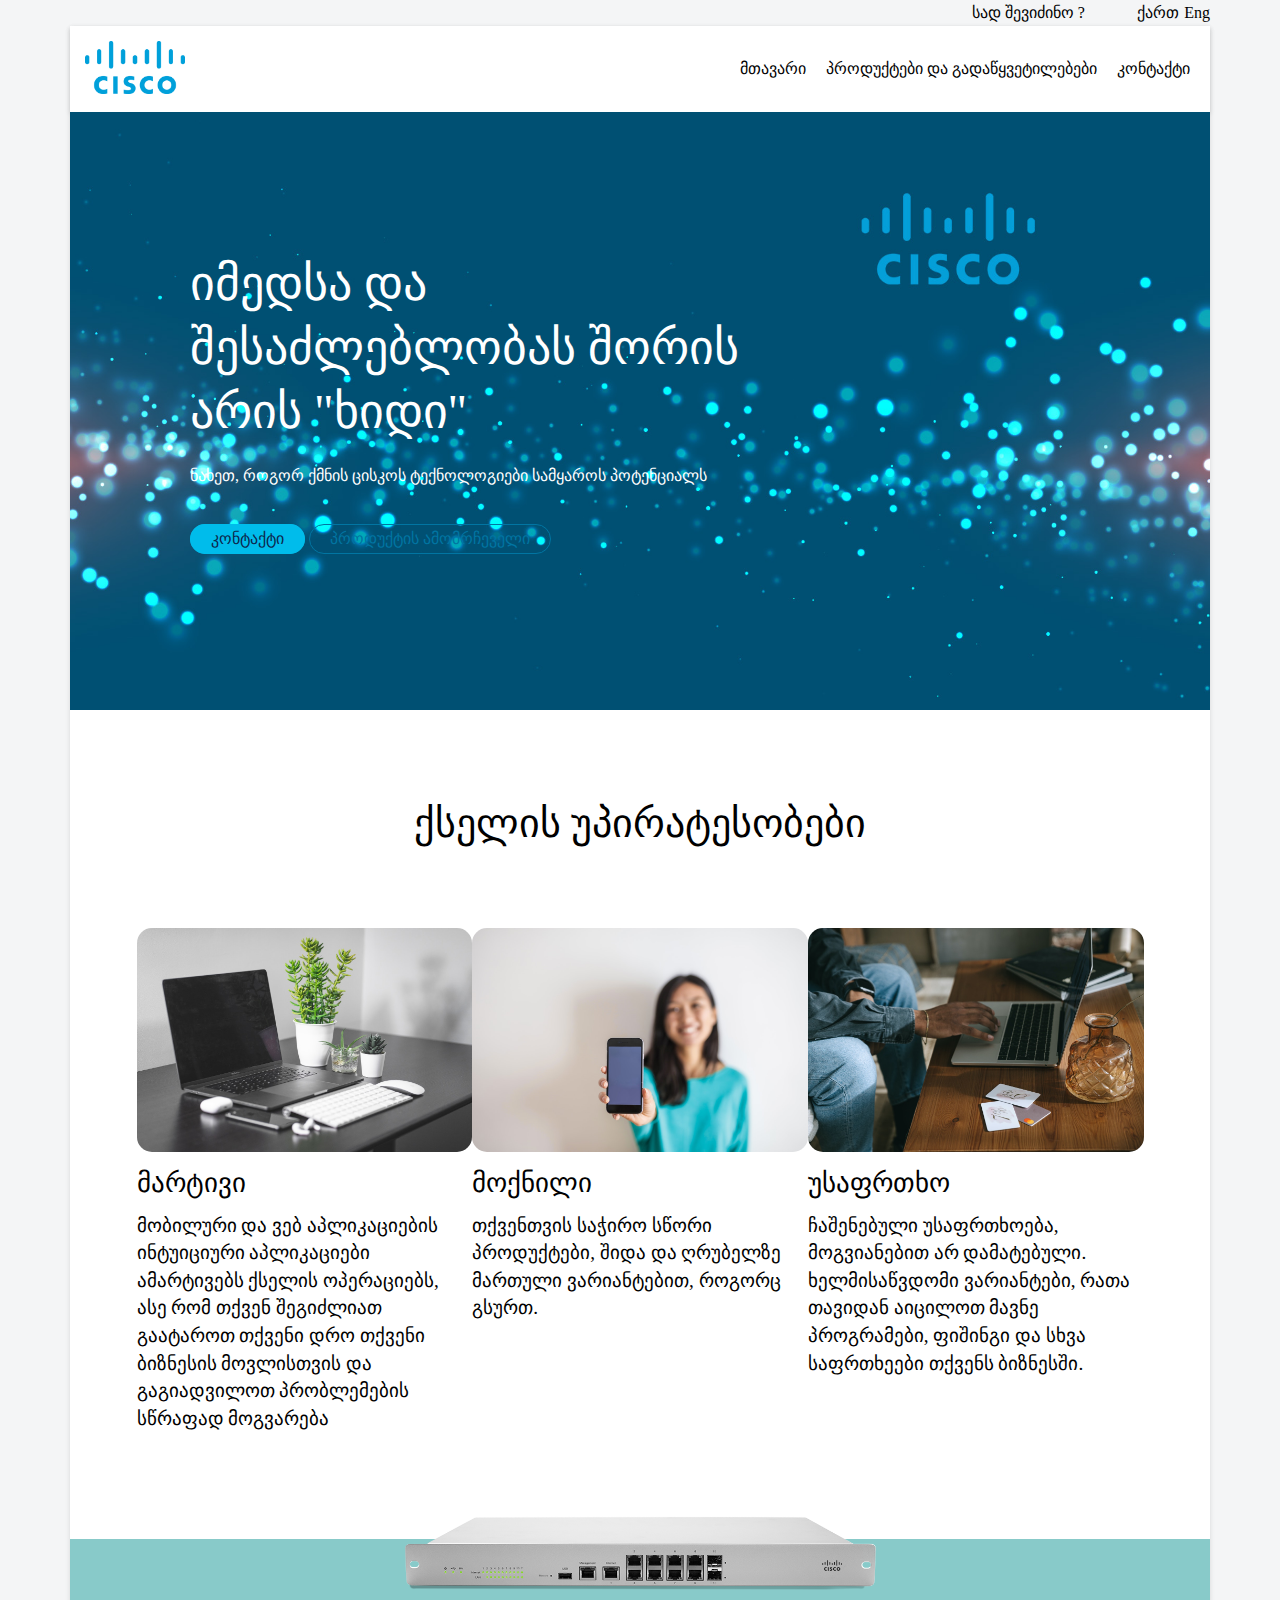
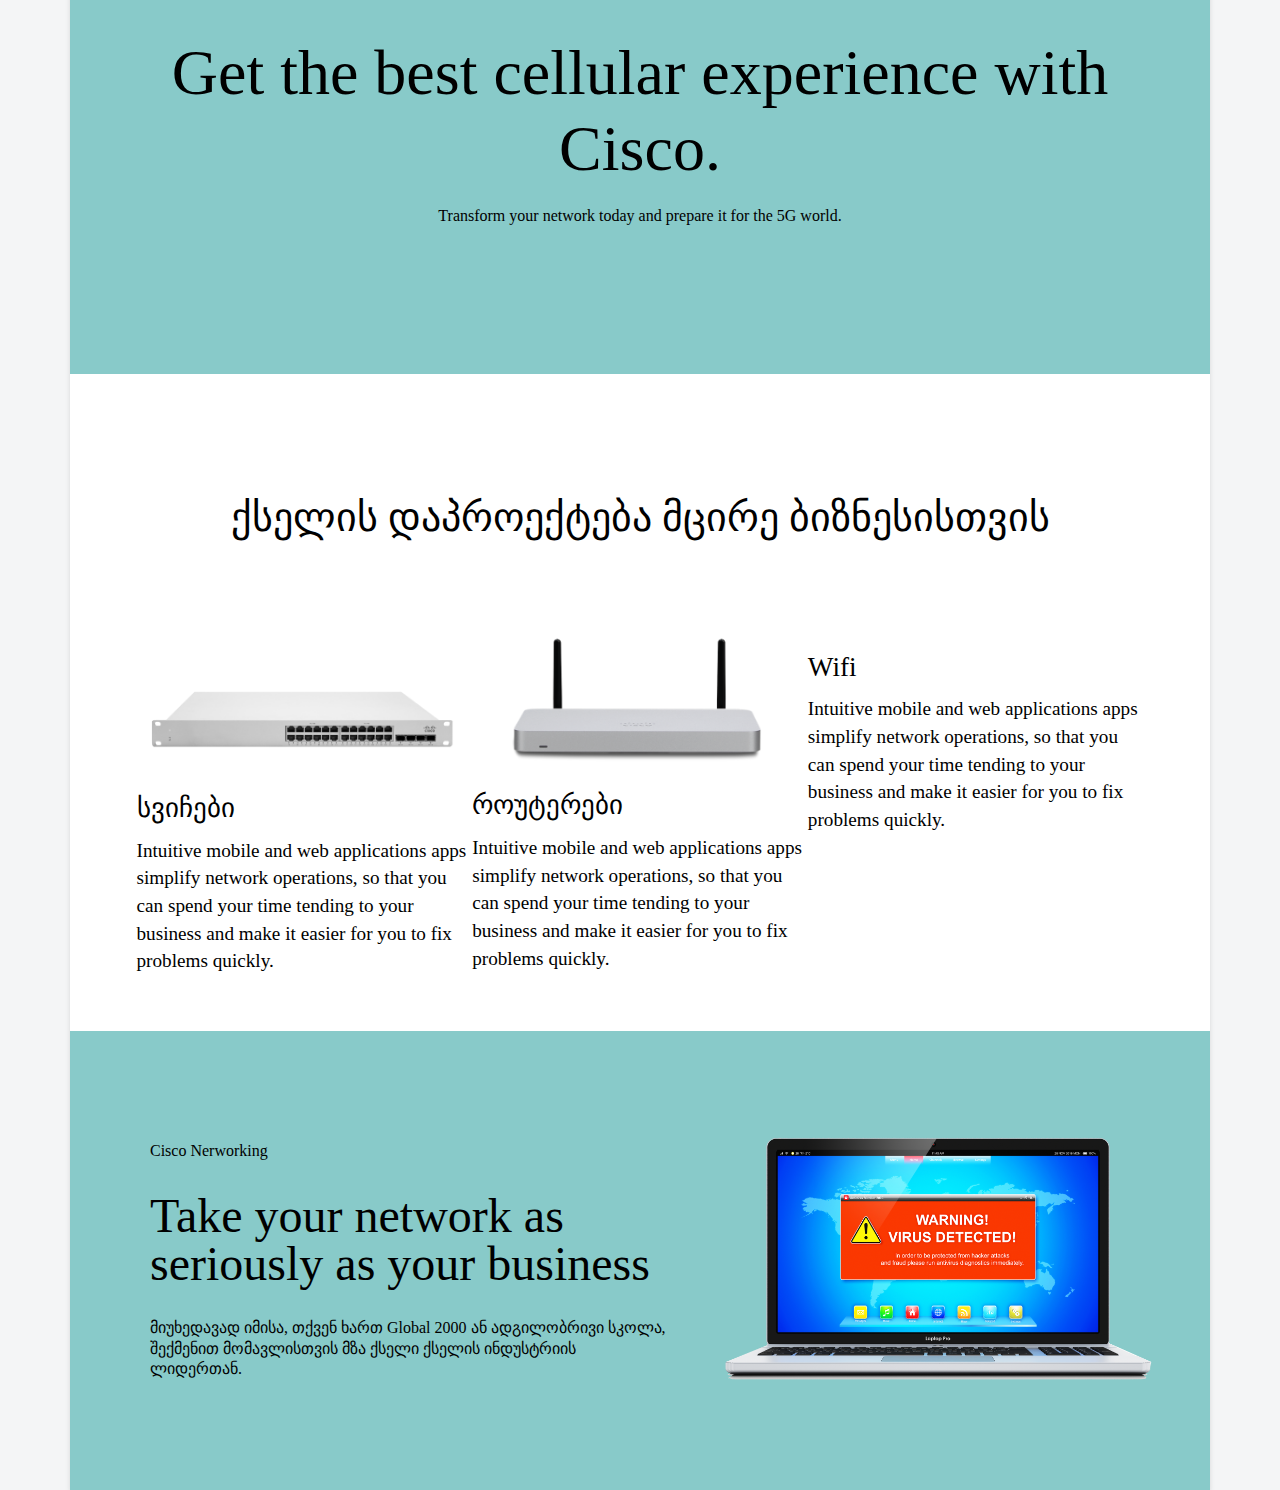
==== index.html @ e32f5c26 "dd" ====
<!DOCTYPE html>
<html lang="GER">
  <head>
    <!-- basic -->
    <meta charset="utf-8">
    <meta http-equiv="X-UA-Compatible" content="IE=edge">
    <meta name="viewport" content="width=device-width, initial-scale=1">
    <!-- mobile metas -->
    <meta name="viewport" content="width=device-width, initial-scale=1">
    <meta name="viewport" content="initial-scale=1, maximum-scale=1">
    <!-- site metas -->

    <title>Cisco Georgia</title>
    <meta name="description" content="Limmat Taxi - Taxiunternehmen und Limousinenservice in Ihrer Region, Dietikon, Urdorf und Schlieren"/>
    <meta name="keywords" content="taxi ,taxi in swizerlad ,zurich taxi, dietikon taxi, taxi in dietikon, taxiservice,taxi service in zurich ,Limmat-taxi Taxi ,company and limousine servicein Dietikon, Limmattal and Zurich,tandem taxi ,promobile,taxifare,tandem taxi , promobile , probilne in zurich,zurich probile, courier service"/>
    <meta name="author" content="Dima Demetrashvili"/>
    <!-- Fontawesome -->
    <script src="https://kit.fontawesome.com/94774dfbc3.js" crossorigin="anonymous"></script>
    <!-- Reset CSS -->
    <link rel="stylesheet" type="text/css" href="css/reset.css">
    <!-- bootstrap css -->
    <!-- style css -->
    <link rel="stylesheet" type="text/css" href="css/style.css">
    <!-- Responsive-->
    <link rel="stylesheet" href="css/responsive.css">
    <!-- fevicon -->
    <link rel="icon" href="img/CARDS/global.png" type="image/gif" />
    <!-- Tweaks for older IEs-->
    <link rel="stylesheet" href="https://netdna.bootstrapcdn.com/font-awesome/4.0.3/css/font-awesome.css">    
        
  </head>
<body>
  <div class="container">
    <div class="language">
      <a class="howtobuy" href="buy.html">სად შევიძინო ?</a>
      <i class="fa-solid fa-globe"></i>
      <a href="">ქართ</a>
      <a href="">Eng</a>
    </div>

  </div>
  <main class="container">
    <!-- Header -->
    <header id="header">
      <div class="logo">
        <a href="index.html"><img src="img/cisco-logo.png" alt="cisco logo"></a>
      </div>
      <nav>
        <ul>
          <li><a href="#">მთავარი</a> </li>
          <li><a href="#">პროდუქტები და გადაწყვეტილებები</a> </li>
          <li><a href="#">კონტაქტი</a> </li>
        </ul>

      </nav>
    </header>
    <!-- HERO -->
    <section id="hero">
      <div class="container hero-bg">
          <div class="hero-text">
            <h1>იმედსა და შესაძლებლობას შორის არის "ხიდი"</h1>
            <h2>ნახეთ, როგორ ქმნის ცისკოს ტექნოლოგიები სამყაროს პოტენციალს</h2>
            <div class="hero-a">
              <a class="first" href="">კონტაქტი</a>
              <a  class="second" href="">პროდუქტის ამომრჩეველი</a>
            </div>
          </div>
      </div>
    </section>
    <section id="benefits">
      <div class="container">
        <h3>ქსელის უპირატესობები</h3>
        <div class="boxs">
          <div class="box">
            <img src="img/benefits/box1.png" alt="">
            <div>
              <h4>მარტივი</h4>
              <p>მობილური და ვებ აპლიკაციების ინტუიციური აპლიკაციები ამარტივებს ქსელის ოპერაციებს, ასე რომ თქვენ შეგიძლიათ გაატაროთ თქვენი დრო თქვენი ბიზნესის მოვლისთვის და გაგიადვილოთ პრობლემების სწრაფად მოგვარება</p>

            </div>
          </div>
          <div class="box">
            <img src="img/benefits/box2.jpg" alt="">
            <div>
              <h4>მოქნილი</h4>
              <p>თქვენთვის საჭირო სწორი პროდუქტები, შიდა და ღრუბელზე მართული ვარიანტებით, როგორც გსურთ.</p>

            </div>
          </div>
          <div class="box">
            <img src="img/benefits/box3.jpg" alt="">
            <div>
              <h4>უსაფრთხო</h4>
              <p>ჩაშენებული უსაფრთხოება, მოგვიანებით არ დამატებული. ხელმისაწვდომი ვარიანტები, რათა თავიდან აიცილოთ მავნე პროგრამები, ფიშინგი და სხვა საფრთხეები თქვენს ბიზნესში.</p>

            </div>
          </div>
        </div>
      </div>

    </section>
    <section id="get">
      <div class="container">
        <div class="get-img">
          <img class="" src="img/MX100.png" alt="">
        </div>
        <div class="text-get">
            <h6>Get the best cellular experience with Cisco.</h6>
            <p>Transform your network today and prepare it for the 5G world.</p>

        </div>
      </div>
    </section>
    <section id="small">
      <div class="container ">
          <h3>ქსელის დაპროექტება მცირე ბიზნესისთვის</h3>
          <div class="boxs">
            <div class="box">
              <img src="img/small/switch.png" alt="">
              <div>
                <h4>სვიჩები</h4>
                <p>Intuitive mobile and web applications apps simplify network operations, so that you can spend your time tending to your business and make it easier for you to fix problems quickly.</p>
    
              </div>
            </div>
            <div class="box">
              <img src="img/small/router.png" alt="">
              <div>
                <h4>როუტერები</h4>
                <p>Intuitive mobile and web applications apps simplify network operations, so that you can spend your time tending to your business and make it easier for you to fix problems quickly.</p>
    
              </div>
            </div>
            <div class="box">
              <img src="img/loops1.png" alt="">
              <div>
                <h4>Wifi</h4>
                <p>Intuitive mobile and web applications apps simplify network operations, so that you can spend your time tending to your business and make it easier for you to fix problems quickly.</p>
    
              </div>
            </div>
          </div>
      </div> 

    </section>
    <section id="bussiness">
      <div class="container bg2">
        <div class="virus">
          <div class="bussiness-text">
            <p>Cisco Nerworking</p>
            <h5>Take your network as seriously as your business</h5>
            <p>მიუხედავად იმისა, თქვენ ხართ Global 2000 ან ადგილობრივი სკოლა, შექმენით მომავლისთვის მზა ქსელი ქსელის ინდუსტრიის ლიდერთან.</p>
          </div>
          <div>
            <img src="img/virus.png" alt="">
          </div>
        </div>

      </div>

    </section>
  
  </main>
</body>
</html>
---- css/style.css ----
/* Defaults */
body {
    background-color: #f4f5f6;
    
}
.container {
    width: 95%;
    margin: 0 auto;
}
h1 {
    color: white;
    font-size: 25px;
    line-height: 30px;
}
h2 {
    font-size: 16px;
    color: white;
    line-height: 30px;
}
h3 {
    font-size: 2.5rem;
    line-height: 1.211;
    color: black;
    background-color: transparent;
    text-align: center;
    margin: 40px 0 80px;
}
h4 {
    font-size: 1.7rem;
    line-height: 1.286;
    margin:0.4em 0;
}
h5 {
    font-size: 3rem;
}
h6 {
    font-size: 4rem;
    line-height: 1.2;
    margin: 40px 0 20px;
}
img{
    width: 100%;
}
/*  */
.language{
  display: flex;
  justify-content: end;
  padding: 5px 0;
}
.language a{
    color: black;
    margin-left: 5px;
}
.howtobuy {
    color: black;
    margin-right: 35px;
    transition: all 2s ease-in;

}
.howtobuy:hover {
    text-decoration: underline;
}
/* Main */
main {
    background: #fff;
    box-shadow: 0 2px 5px 0 rgb(0 0 0 / 12%);
}
/* Header */
#header {
    box-shadow: 0 2px 5px 0 rgb(0 0 0 / 12%);
    text-align: center;
}
.logo img{
    max-width: 80px;
}
/* nav */
nav ul {
    padding: 10px;
}
nav ul li {
    margin:10px;
}
nav a {
    color: black;
}
/* Hero */
.hero-bg {
    background-image: url(../img/hero.jpg);
    background-position: top;
    background-repeat: no-repeat;
    background-size: cover;
    width: 100%;
}
.hero-text {
    width: 80%;
    padding: 20px ;

}
.second,.first {
    padding: 5px 20px 6px;
    border-radius: 100px;
    line-height: 1.37;
    margin-bottom: 0;
    min-width: 140px;
    text-align: center;
}
.second {
    background: transparent;
    border: 1px solid #0175a2;
    color: #0175a2;
}
.first {
    background-color: #00bceb;
    border: 1px solid #00bceb;
    color: #0d274d;
}
.hero-a {
    margin: 20px 0;
}
/* Benefits */
#benefits {
    padding: 50px 40px;
}
.boxs {
    margin-top: 35px;
    display: flex;
    justify-content: space-around;
    align-items: flex-start;
}
.box {
    width: 45ch;
}
.box img {
    border-radius: 15px;
}
.box p {
    font-size: 1.2rem;
    line-height: 1.44;
    margin-bottom: 0.833em;
    font-weight: 300;
}
/* Get  */
#get {
    margin: 40px 0;
    background-color: #88cac9;
    padding: 40px 40px 150px; 
    text-align: center;
}
.get-img {
    max-width: 500px;
    width: 100%;
    margin: 0 auto;
}
.get-img img {
    margin: -150px 0 0;
}
/* Bussines */
.bg2 {

    width: 100%;
    padding:40px ;
    background-color: #88cac9;
}

.bussiness-text p {
    margin: 30px 0;
    line-height: 1.3;
}

/* Product */
#small {
    padding: 40px ;
}
---- css/responsive.css ----
@media (min-width: 576px) { 
    h1 {
        color: white;
        font-size: 35px;
        line-height: 40px;
    }
    h2 {
        color: white;
        line-height: 40px;
    }
    .container {
        max-width:540px;
    }

}
@media (min-width: 768px) { 
    /* defaults */
    h1 {
        color: white;
        font-size: 48px;
        line-height: 64px;
    }
    h2 {
        color: white;
        line-height: 64px;
    }
    .container {
        max-width:720px;
    }
    /* header */
    #header {
        display: flex;
        align-items: center;
        justify-content: space-between;
        box-shadow: 0 2px 5px 0 rgb(0 0 0 / 12%);
    }
    .logo img{
        max-width: 100px;
        margin: 15px;
    }
    nav ul {
        display: flex;
        justify-content: end;
    }
    /* hero */
    .hero-bg {
        width: 100%;
        padding: 40px 20px;
    }
    .hero-text {
        width: 70%;
        padding: 40px ;
    
    }
    .second,.first {
        padding: 5px 20px 6px;
        border-radius: 100px;
        line-height: 1.37;
        margin-bottom: 0;
        min-width: 140px;
        text-align: center;
    }
}

@media (min-width: 992px) {
    .container {
        max-width:	960px;
    }
        /* hero */
        .hero-bg {
            width: 100%;
            padding: 100px 80px ;
        }

        /* Bussines */
        .bussiness-text {
            padding: 40px ;
            width: 60%;
            color: rgb(0, 0, 0);
        }
        .virus {
            display: flex;
            justify-content: space-around;
            align-items: center;
        }
        .virus img {
            max-width: 500px;
        }


 }

@media (min-width: 1200px) {
    .container {
        max-width:	1140px;
    }
 }

@media (min-width: 1400px) { 
    .container {
        max-width:1320px;
    }
       /* HEROO */
 
 }
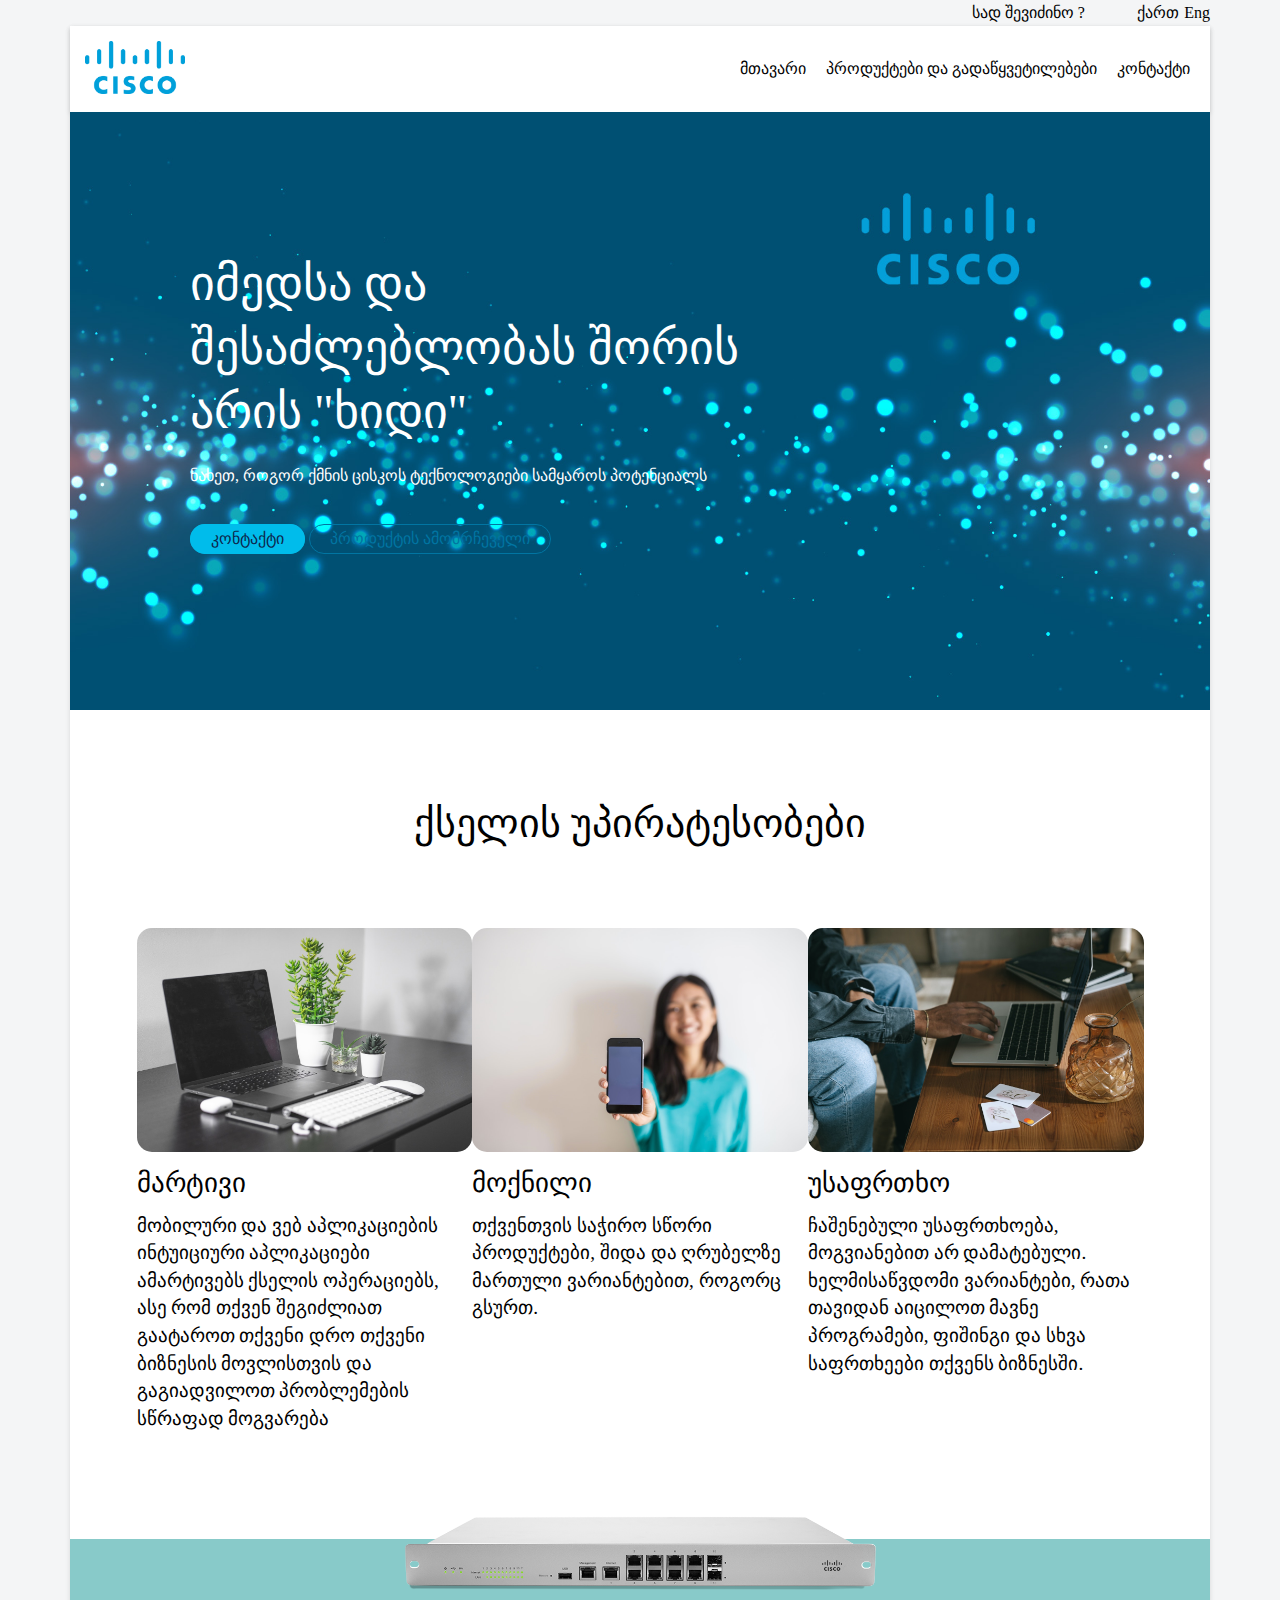
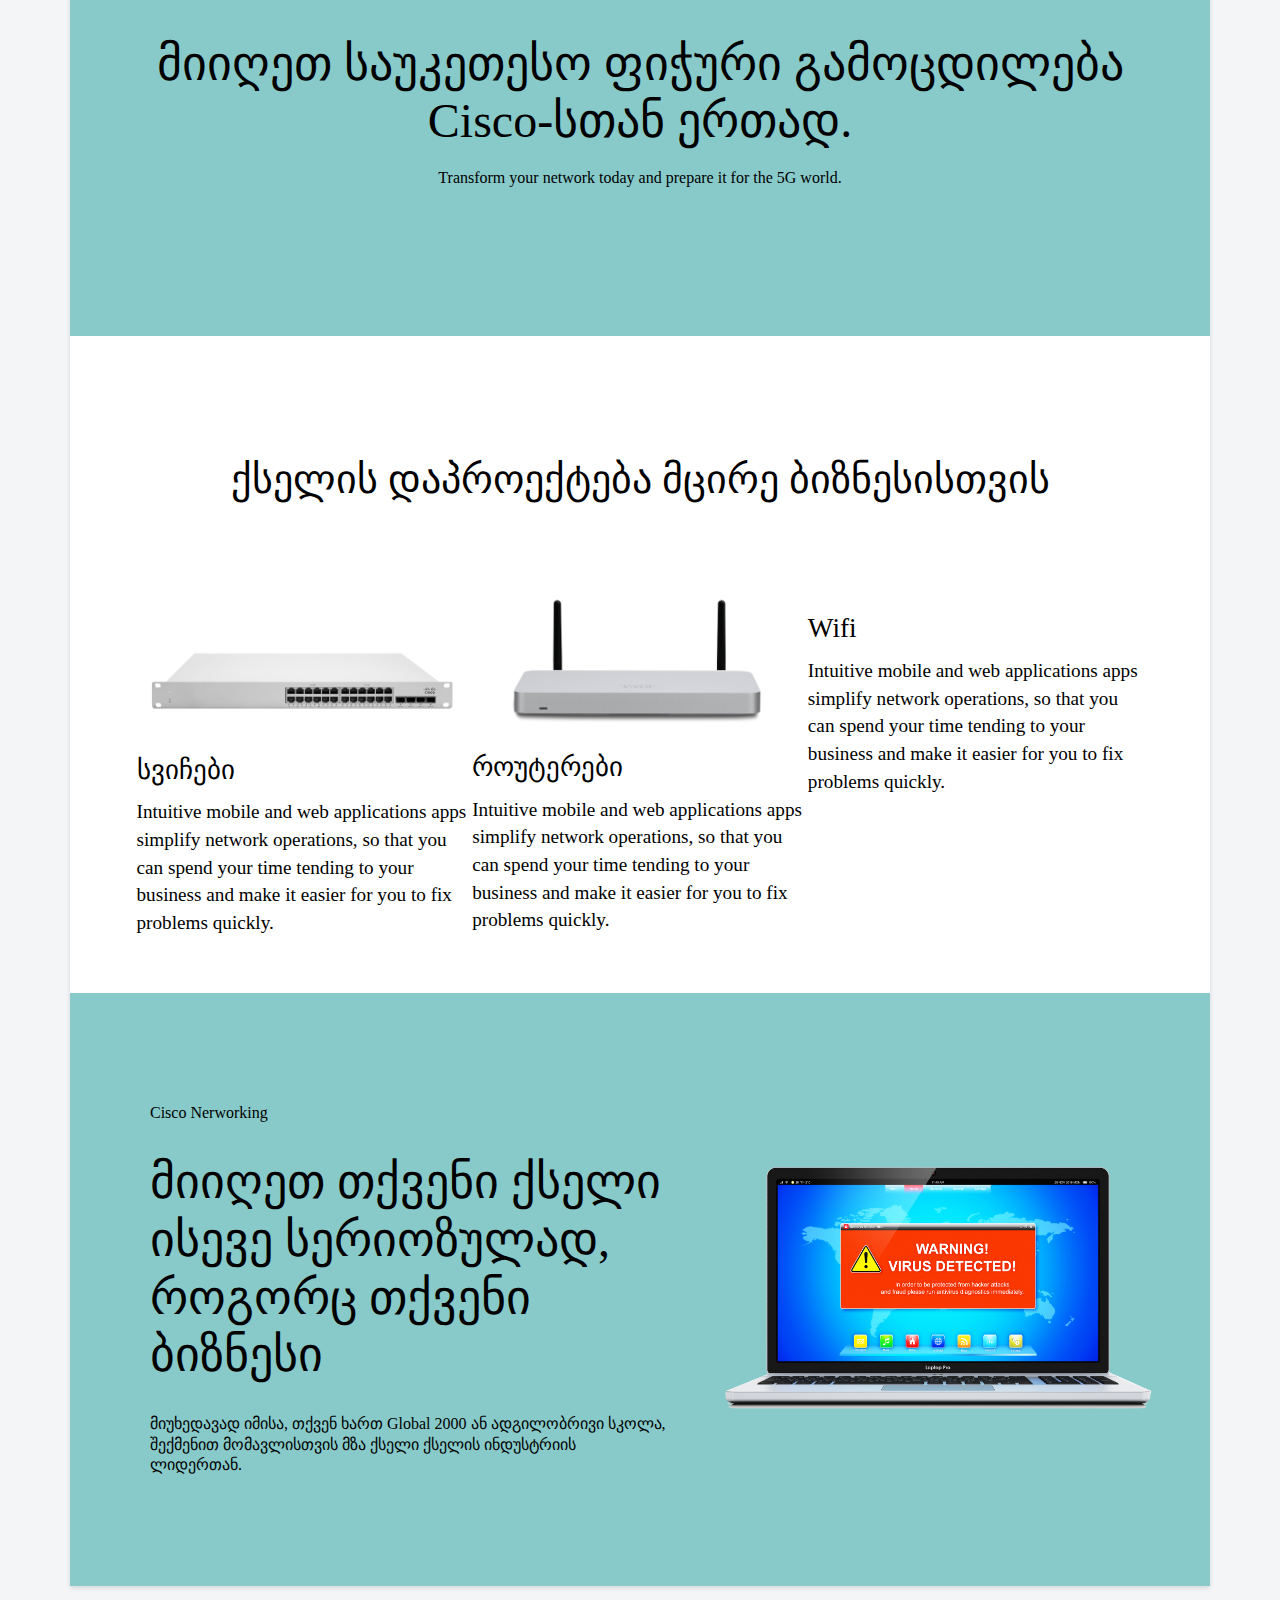
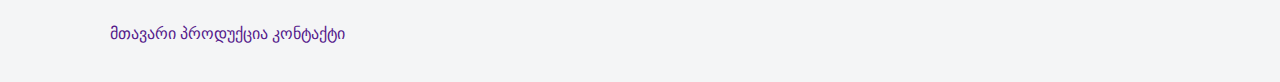
==== commit 96aadd1c: "დდ" ====
--- a/index.html
+++ b/index.html
@@ -105,7 +105,7 @@
           <img class="" src="img/MX100.png" alt="">
         </div>
         <div class="text-get">
-            <h6>Get the best cellular experience with Cisco.</h6>
+            <h6>მიიღეთ საუკეთესო ფიჭური გამოცდილება Cisco-სთან ერთად.</h6>
             <p>Transform your network today and prepare it for the 5G world.</p>
 
         </div>
@@ -148,7 +148,7 @@
         <div class="virus">
           <div class="bussiness-text">
             <p>Cisco Nerworking</p>
-            <h5>Take your network as seriously as your business</h5>
+            <h5>მიიღეთ თქვენი ქსელი ისევე სერიოზულად, როგორც თქვენი ბიზნესი</h5>
             <p>მიუხედავად იმისა, თქვენ ხართ Global 2000 ან ადგილობრივი სკოლა, შექმენით მომავლისთვის მზა ქსელი ქსელის ინდუსტრიის ლიდერთან.</p>
           </div>
           <div>
@@ -161,5 +161,17 @@
     </section>
   
   </main>
+  <footer id="footer"> 
+    <div class="container">
+      <div>
+        <a href="">მთავარი</a>
+        <a href="">პროდუქცია</a>
+        <a href="">კონტაქტი</a>
+      </div>
+      <div>
+        
+      </div>
+    </div>
+  </footer>
 </body>
 </html>--- a/css/style.css
+++ b/css/style.css
@@ -32,9 +32,10 @@
 }
 h5 {
     font-size: 3rem;
+    line-height: 1.2;
 }
 h6 {
-    font-size: 4rem;
+    font-size: 3rem;
     line-height: 1.2;
     margin: 40px 0 20px;
 }
@@ -121,15 +122,7 @@
 #benefits {
     padding: 50px 40px;
 }
-.boxs {
-    margin-top: 35px;
-    display: flex;
-    justify-content: space-around;
-    align-items: flex-start;
-}
-.box {
-    width: 45ch;
-}
+
 .box img {
     border-radius: 15px;
 }
@@ -171,3 +164,7 @@
 #small {
     padding: 40px ;
 }
+/* Footer */
+#footer .container{
+    padding: 40px;
+}
--- a/css/responsive.css
+++ b/css/responsive.css
@@ -72,7 +72,16 @@
             width: 100%;
             padding: 100px 80px ;
         }
-
+        /* Benefits  */
+        .boxs {
+            margin-top: 35px;
+            display: flex;
+            justify-content: space-around;
+            align-items: flex-start;
+        }
+        .box {
+            width: 45ch;
+        }
         /* Bussines */
         .bussiness-text {
             padding: 40px ;
